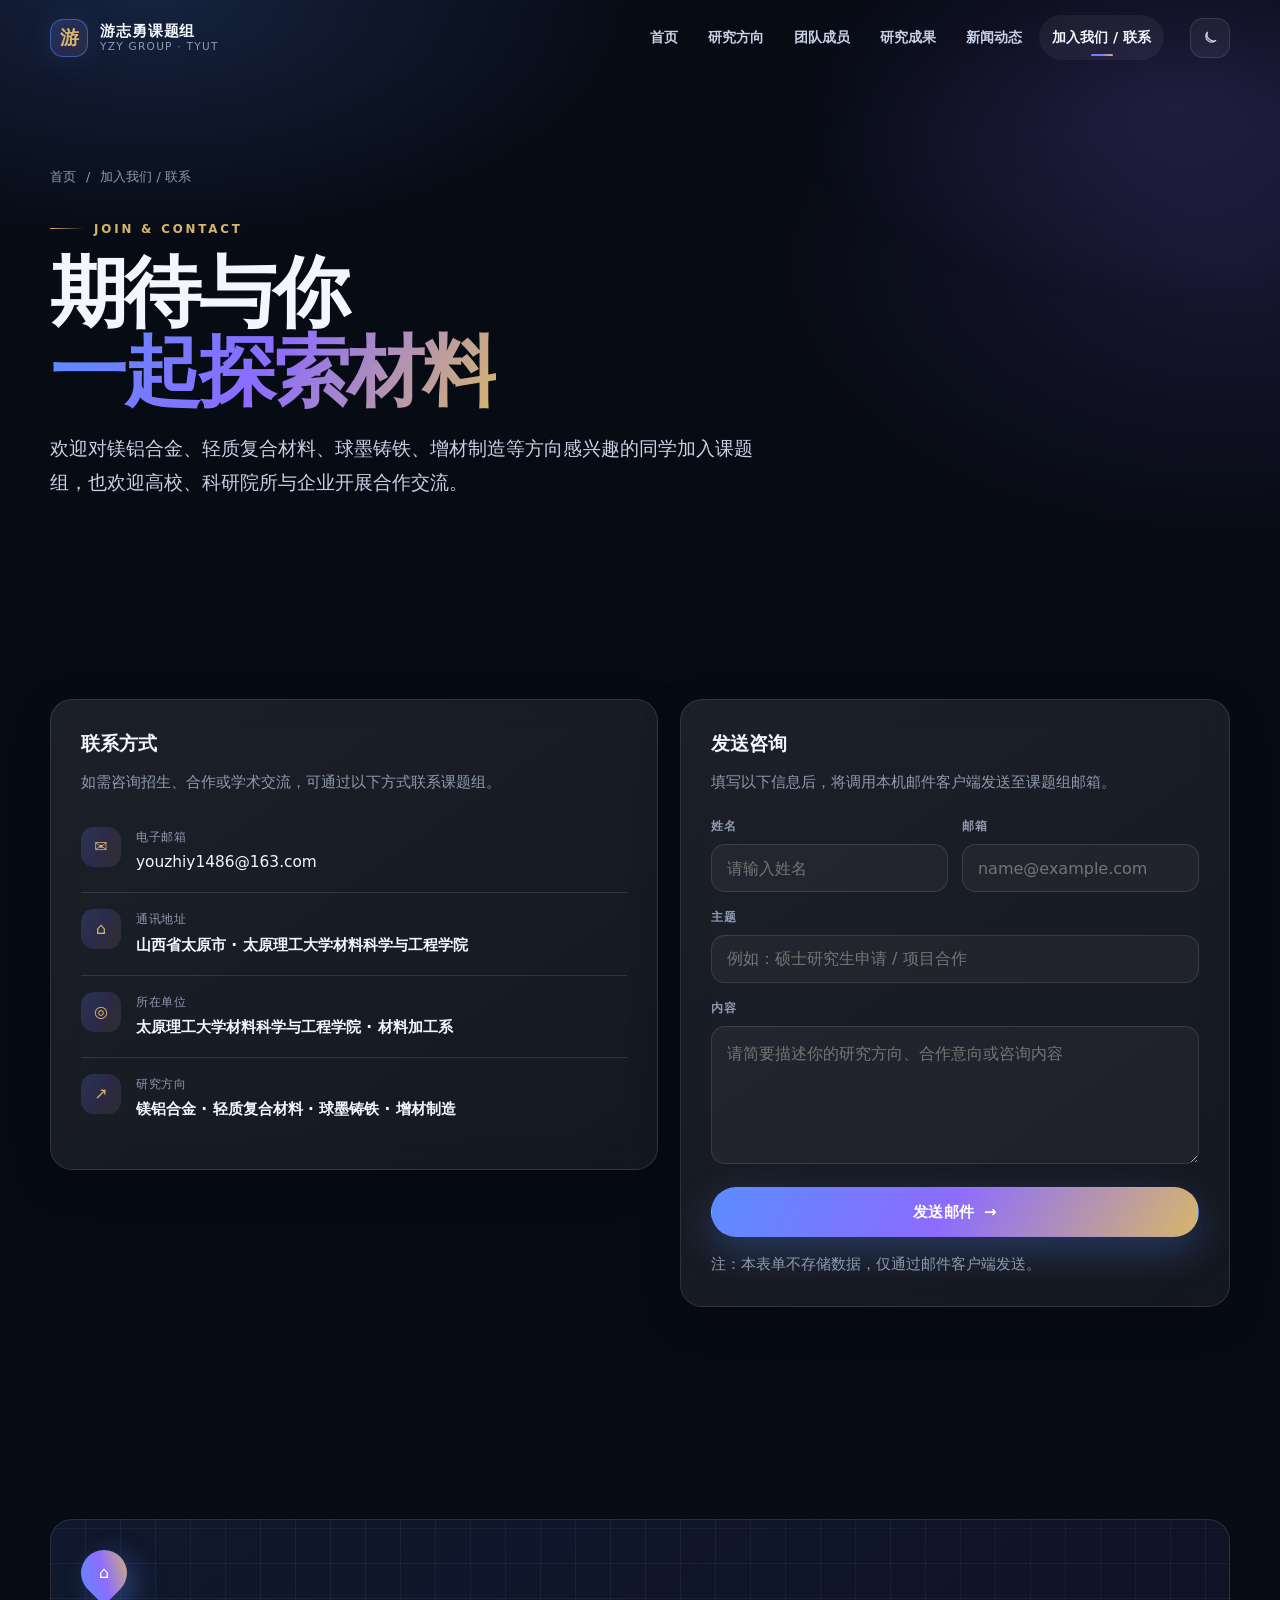
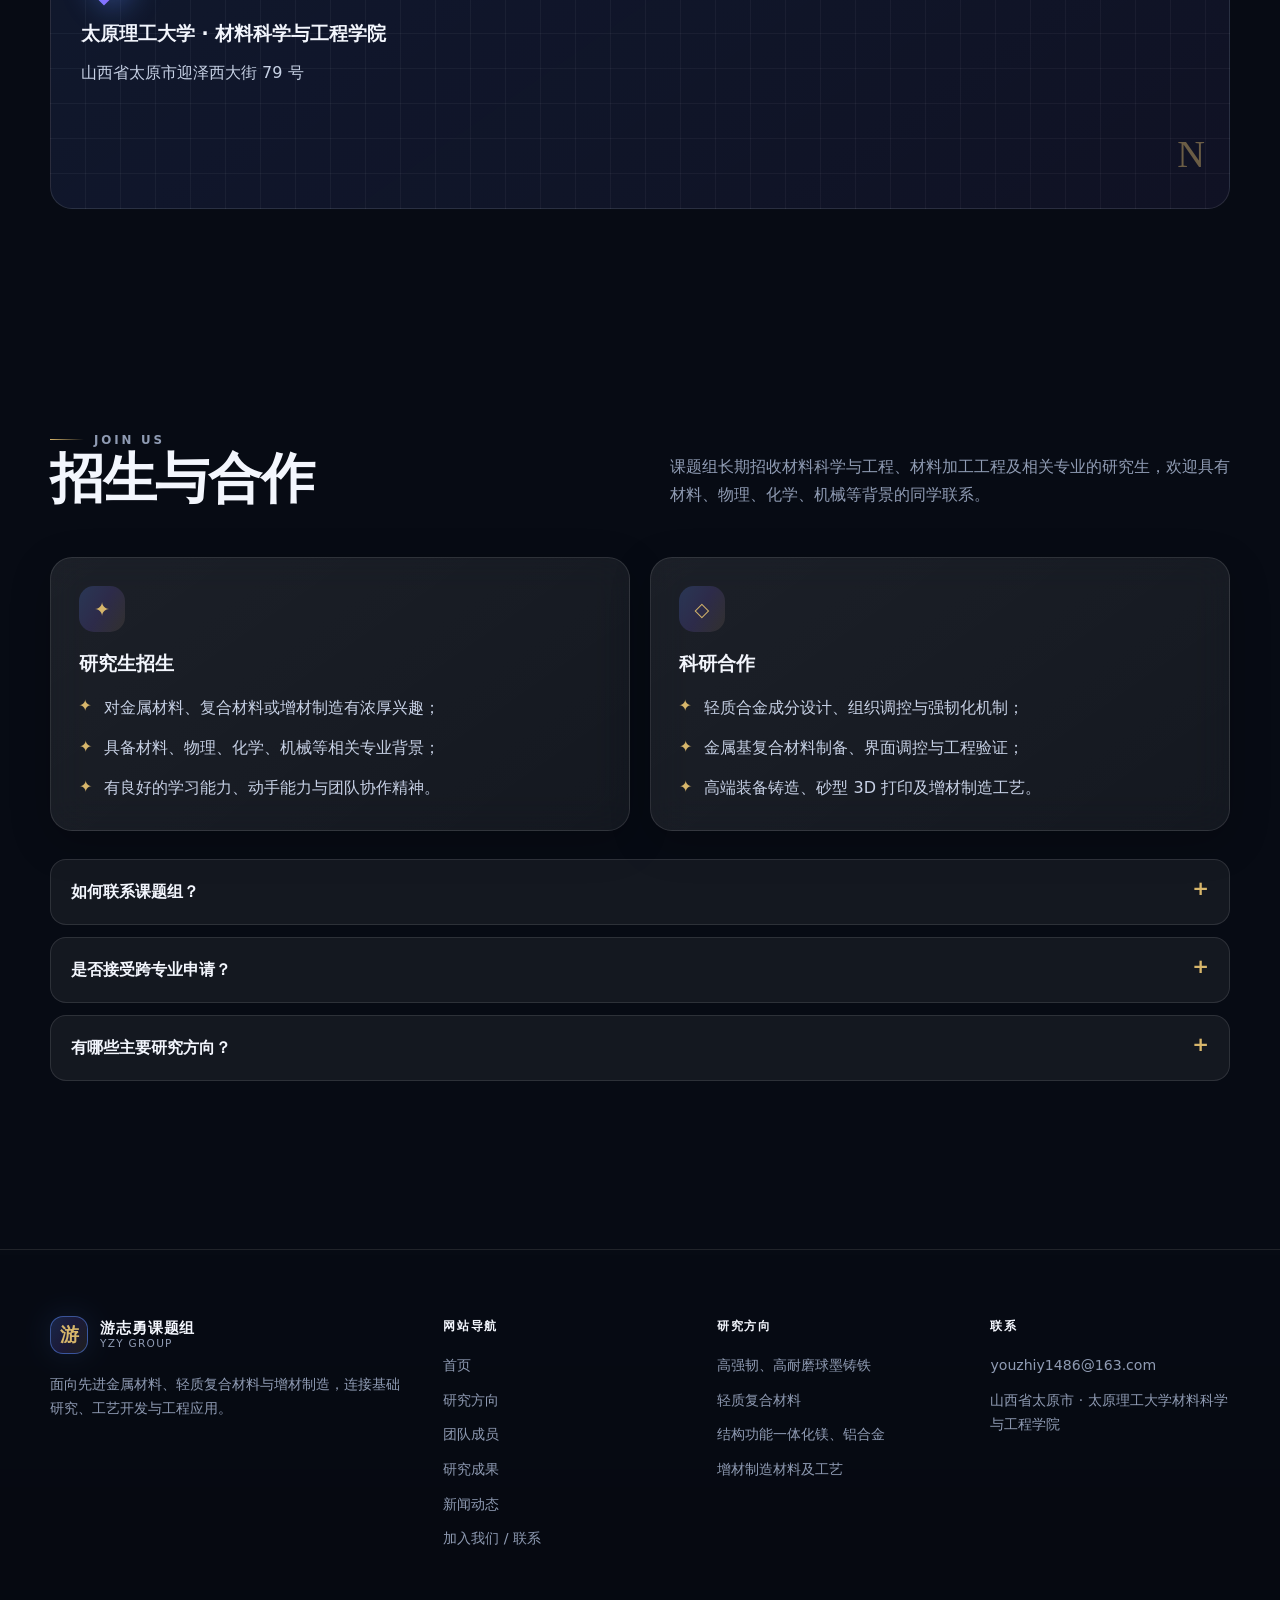
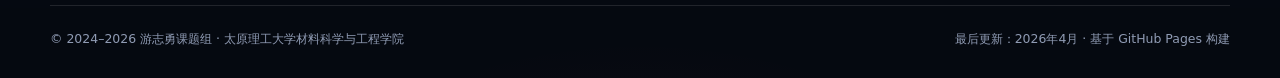
==== contact.html @ c85b0007 "Redesign site as a dynamic multi-page academic group website" ====
<!DOCTYPE html>
<html lang="zh-CN">
<head>
  <meta charset="UTF-8">
  <meta name="viewport" content="width=device-width, initial-scale=1.0">
  <meta name="description" content="联系游志勇课题组，了解研究生招生与科研合作。">
  <meta name="theme-color" content="#070b14">
  <title>加入我们 / 联系 · 游志勇课题组</title>
  <link rel="icon" href="assets/img/favicon.svg" type="image/svg+xml">
  <link rel="stylesheet" href="assets/css/style.css">
</head>
<body data-page="contact">
  <div class="scroll-progress" aria-hidden="true"></div>
  <header class="site-header" id="site-header"></header>

  <main>

    <section class="page-hero">
      <div class="container">
        <div class="breadcrumb"><a href="index.html">首页</a><span>/</span><span>加入我们 / 联系</span></div>
        <p class="eyebrow">Join & Contact</p>
        <h1 class="page-title">期待与你<br><span class="gradient-text">一起探索材料</span></h1>
        <p class="lead">欢迎对镁铝合金、轻质复合材料、球墨铸铁、增材制造等方向感兴趣的同学加入课题组，也欢迎高校、科研院所与企业开展合作交流。</p>
      </div>
    </section>

    <section class="section">
      <div class="container">
        <div class="contact-grid">
          <div class="contact-card reveal">
            <h3>联系方式</h3>
            <p class="muted" style="margin-bottom:16px">如需咨询招生、合作或学术交流，可通过以下方式联系课题组。</p>
            <div class="contact-line">
              <div class="contact-icon">✉</div>
              <div><span>电子邮箱</span><a href="mailto:youzhiy1486@163.com">youzhiy1486@163.com</a></div>
            </div>
            <div class="contact-line">
              <div class="contact-icon">⌂</div>
              <div><span>通讯地址</span><strong>山西省太原市 · 太原理工大学材料科学与工程学院</strong></div>
            </div>
            <div class="contact-line">
              <div class="contact-icon">◎</div>
              <div><span>所在单位</span><strong>太原理工大学材料科学与工程学院 · 材料加工系</strong></div>
            </div>
            <div class="contact-line">
              <div class="contact-icon">↗</div>
              <div><span>研究方向</span><strong>镁铝合金 · 轻质复合材料 · 球墨铸铁 · 增材制造</strong></div>
            </div>
          </div>

          <div class="contact-card reveal">
            <h3>发送咨询</h3>
            <p class="muted" style="margin-bottom:20px">填写以下信息后，将调用本机邮件客户端发送至课题组邮箱。</p>
            <form class="contact-form" id="contactForm">
              <div class="form-row">
                <div class="field"><label for="contactName">姓名</label><input id="contactName" name="name" type="text" placeholder="请输入姓名" required></div>
                <div class="field"><label for="contactEmail">邮箱</label><input id="contactEmail" name="email" type="email" placeholder="name@example.com" required></div>
              </div>
              <div class="field"><label for="contactSubject">主题</label><input id="contactSubject" name="subject" type="text" placeholder="例如：硕士研究生申请 / 项目合作"></div>
              <div class="field"><label for="contactMessage">内容</label><textarea id="contactMessage" name="message" placeholder="请简要描述你的研究方向、合作意向或咨询内容" required></textarea></div>
              <button class="btn btn-primary" type="submit">发送邮件 <span aria-hidden="true">→</span></button>
              <p class="form-note">注：本表单不存储数据，仅通过邮件客户端发送。</p>
            </form>
          </div>
        </div>
      </div>
    </section>

    <section class="section-tight">
      <div class="container">
        <div class="map-panel reveal">
          <div class="map-pin"><span>⌂</span></div>
          <h3>太原理工大学 · 材料科学与工程学院</h3>
          <p>山西省太原市迎泽西大街 79 号</p>
        </div>
      </div>
    </section>

    <section class="section">
      <div class="container">
        <div class="section-head reveal">
          <div>
            <p class="eyebrow">Join Us</p>
            <h2 class="section-title">招生与合作</h2>
          </div>
          <p>课题组长期招收材料科学与工程、材料加工工程及相关专业的研究生，欢迎具有材料、物理、化学、机械等背景的同学联系。</p>
        </div>
        <div class="card-grid cols-2">
          <div class="feature-card reveal">
            <div class="feature-icon">✦</div>
            <h3>研究生招生</h3>
            <ul class="join-list" style="margin-top:16px">
              <li>对金属材料、复合材料或增材制造有浓厚兴趣；</li>
              <li>具备材料、物理、化学、机械等相关专业背景；</li>
              <li>有良好的学习能力、动手能力与团队协作精神。</li>
            </ul>
          </div>
          <div class="feature-card reveal">
            <div class="feature-icon">◇</div>
            <h3>科研合作</h3>
            <ul class="join-list" style="margin-top:16px">
              <li>轻质合金成分设计、组织调控与强韧化机制；</li>
              <li>金属基复合材料制备、界面调控与工程验证；</li>
              <li>高端装备铸造、砂型 3D 打印及增材制造工艺。</li>
            </ul>
          </div>
        </div>

        <div class="faq reveal" style="margin-top:28px">
          <details class="faq-item"><summary>如何联系课题组？</summary><p>请将个人简历、成绩单和简要研究兴趣发送至 youzhiy1486@163.com，邮件主题建议注明“研究生申请 + 姓名”。</p></details>
          <details class="faq-item"><summary>是否接受跨专业申请？</summary><p>欢迎材料、物理、化学、机械等相关专业同学申请，课题组会根据研究基础和培养潜力综合评估。</p></details>
          <details class="faq-item"><summary>有哪些主要研究方向？</summary><p>主要包括高强韧球墨铸铁、轻质复合材料、结构功能一体化镁铝合金、增材制造材料及工艺等。</p></details>
        </div>
      </div>
    </section>

  </main>

  <footer class="site-footer" id="site-footer"></footer>
  <button class="back-to-top" id="backToTop" type="button" aria-label="回到顶部"></button>

  <script src="assets/js/data.js"></script>
  <script src="assets/js/app.js"></script>
</body>
</html>
---- assets/css/style.css ----
/* =========================================================
   游志勇课题组 · 视觉系统
   Pure CSS, no build step.
   ========================================================= */

:root {
  --bg: #070b14;
  --bg-soft: #0b1220;
  --bg-elevated: #101a2c;
  --surface: rgba(255, 255, 255, 0.055);
  --surface-2: rgba(255, 255, 255, 0.085);
  --surface-3: rgba(255, 255, 255, 0.12);
  --line: rgba(255, 255, 255, 0.11);
  --line-strong: rgba(255, 255, 255, 0.2);
  --text: #f3f6fd;
  --text-soft: #c7d1e5;
  --muted: #8f9bb3;
  --primary: #5b8cff;
  --primary-2: #8c6cff;
  --gold: #d7b66b;
  --cyan: #52e0d0;
  --danger: #ff6b8a;
  --gradient: linear-gradient(120deg, #5b8cff 0%, #8c6cff 48%, #d7b66b 100%);
  --gradient-soft: linear-gradient(120deg, rgba(91, 140, 255, .22), rgba(140, 108, 255, .16), rgba(215, 182, 107, .12));
  --shadow: 0 20px 80px rgba(0, 0, 0, .35);
  --shadow-soft: 0 12px 40px rgba(0, 0, 0, .22);
  --radius-xl: 30px;
  --radius-lg: 22px;
  --radius-md: 16px;
  --radius-sm: 12px;
  --container: 1180px;
  --header-h: 76px;
  --font-sans: "Inter", "Noto Sans SC", "PingFang SC", "Microsoft YaHei", "Source Han Sans SC", system-ui, -apple-system, sans-serif;
  --font-display: "Cormorant Garamond", "Noto Serif SC", "Songti SC", "STSong", serif;
  --ease: cubic-bezier(.22, 1, .36, 1);
  --ease-soft: cubic-bezier(.4, 0, .2, 1);
}

[data-theme="light"] {
  --bg: #f4f6fb;
  --bg-soft: #ffffff;
  --bg-elevated: #ffffff;
  --surface: rgba(14, 25, 48, 0.045);
  --surface-2: rgba(14, 25, 48, 0.075);
  --surface-3: rgba(14, 25, 48, 0.11);
  --line: rgba(14, 25, 48, 0.1);
  --line-strong: rgba(14, 25, 48, 0.2);
  --text: #101a2c;
  --text-soft: #38455e;
  --muted: #68758f;
  --shadow: 0 20px 70px rgba(16, 26, 44, .14);
  --shadow-soft: 0 12px 34px rgba(16, 26, 44, .1);
  --gradient-soft: linear-gradient(120deg, rgba(91, 140, 255, .12), rgba(140, 108, 255, .09), rgba(215, 182, 107, .12));
}

*,
*::before,
*::after { box-sizing: border-box; }

html {
  scroll-behavior: smooth;
  scroll-padding-top: calc(var(--header-h) + 28px);
}

body {
  margin: 0;
  min-height: 100vh;
  background:
    radial-gradient(1100px 600px at 8% -10%, rgba(91, 140, 255, .14), transparent 58%),
    radial-gradient(850px 520px at 96% 8%, rgba(140, 108, 255, .12), transparent 55%),
    radial-gradient(700px 500px at 50% 108%, rgba(215, 182, 107, .09), transparent 60%),
    var(--bg);
  color: var(--text);
  font-family: var(--font-sans);
  font-size: 16px;
  line-height: 1.75;
  -webkit-font-smoothing: antialiased;
  text-rendering: optimizeLegibility;
  overflow-x: hidden;
  transition: background-color .35s var(--ease-soft), color .35s var(--ease-soft);
}

body::before {
  content: "";
  position: fixed;
  inset: 0;
  z-index: -1;
  pointer-events: none;
  opacity: .22;
  background-image:
    linear-gradient(rgba(255, 255, 255, .045) 1px, transparent 1px),
    linear-gradient(90deg, rgba(255, 255, 255, .045) 1px, transparent 1px);
  background-size: 64px 64px;
  mask-image: linear-gradient(to bottom, black, transparent 78%);
}

[data-theme="light"] body::before { opacity: .5; background-image: linear-gradient(rgba(16, 26, 44, .05) 1px, transparent 1px), linear-gradient(90deg, rgba(16, 26, 44, .05) 1px, transparent 1px); }

a {
  color: inherit;
  text-decoration: none;
}

img {
  max-width: 100%;
  display: block;
}

button,
input,
textarea,
select {
  font: inherit;
}

button {
  color: inherit;
  cursor: pointer;
}

::selection {
  background: rgba(91, 140, 255, .35);
  color: #fff;
}

.container {
  width: min(calc(100% - 44px), var(--container));
  margin-inline: auto;
}

.container-wide {
  width: min(calc(100% - 40px), 1400px);
  margin-inline: auto;
}

/* ---------- typography / utilities ---------- */

.eyebrow {
  display: inline-flex;
  align-items: center;
  gap: 10px;
  margin: 0 0 16px;
  color: var(--gold);
  font-size: .74rem;
  font-weight: 700;
  letter-spacing: .24em;
  text-transform: uppercase;
}

.eyebrow::before {
  content: "";
  width: 34px;
  height: 1px;
  background: linear-gradient(90deg, var(--gold), transparent);
}

.display-title {
  margin: 0;
  font-family: var(--font-display);
  font-size: clamp(3.2rem, 8vw, 7.4rem);
  font-weight: 600;
  line-height: .98;
  letter-spacing: -.045em;
}

.page-title {
  margin: 0;
  font-family: var(--font-display);
  font-size: clamp(2.8rem, 6vw, 5.4rem);
  font-weight: 600;
  line-height: 1.02;
  letter-spacing: -.035em;
}

.section-title {
  margin: 0;
  font-family: var(--font-display);
  font-size: clamp(2rem, 4.2vw, 3.5rem);
  font-weight: 600;
  line-height: 1.1;
  letter-spacing: -.025em;
}

.gradient-text {
  background: var(--gradient);
  -webkit-background-clip: text;
  background-clip: text;
  color: transparent;
}

.muted { color: var(--muted); }
.text-soft { color: var(--text-soft); }
.center { text-align: center; }
.mx-auto { margin-inline: auto; }
.mt-0 { margin-top: 0 !important; }
.mb-0 { margin-bottom: 0 !important; }

.section {
  position: relative;
  padding: clamp(74px, 10vw, 130px) 0;
}

.section-tight { padding: clamp(52px, 7vw, 84px) 0; }

.section-head {
  display: flex;
  align-items: flex-end;
  justify-content: space-between;
  gap: 34px;
  margin-bottom: 48px;
}

.section-head p {
  max-width: 560px;
  margin: 0;
  color: var(--muted);
}

.section-head .section-title { max-width: 720px; }

.divider {
  height: 1px;
  background: linear-gradient(90deg, transparent, var(--line-strong), transparent);
  border: 0;
}

/* ---------- buttons ---------- */

.btn {
  position: relative;
  display: inline-flex;
  align-items: center;
  justify-content: center;
  gap: 10px;
  min-height: 50px;
  padding: 0 22px;
  border: 1px solid transparent;
  border-radius: 999px;
  font-size: .94rem;
  font-weight: 700;
  letter-spacing: .01em;
  overflow: hidden;
  transition: transform .35s var(--ease), box-shadow .35s var(--ease), border-color .35s var(--ease), background .35s var(--ease), color .35s var(--ease);
}

.btn:hover { transform: translateY(-3px); }
.btn:active { transform: translateY(-1px) scale(.99); }

.btn-primary {
  background: var(--gradient);
  color: #fff;
  box-shadow: 0 14px 38px rgba(91, 140, 255, .28);
}

.btn-primary:hover { box-shadow: 0 18px 48px rgba(91, 140, 255, .4); }

.btn-ghost {
  border-color: var(--line-strong);
  background: var(--surface);
  color: var(--text);
  backdrop-filter: blur(14px);
}

.btn-ghost:hover {
  border-color: rgba(91, 140, 255, .55);
  background: var(--surface-2);
}

.btn-sm {
  min-height: 40px;
  padding: 0 16px;
  font-size: .84rem;
}

.btn-link {
  display: inline-flex;
  align-items: center;
  gap: 8px;
  padding: 0;
  border: 0;
  background: none;
  color: var(--gold);
  font-weight: 700;
}

.btn-link::after {
  content: "→";
  transition: transform .3s var(--ease);
}

.btn-link:hover::after { transform: translateX(5px); }

/* ---------- glass / cards ---------- */

.glass {
  border: 1px solid var(--line);
  background: linear-gradient(145deg, var(--surface-2), var(--surface));
  box-shadow: var(--shadow-soft);
  backdrop-filter: blur(20px);
  -webkit-backdrop-filter: blur(20px);
}

.card-grid {
  display: grid;
  grid-template-columns: repeat(12, 1fr);
  gap: 20px;
}

.card-grid > * { grid-column: span 4; }

.card-grid.cols-2 > * { grid-column: span 6; }
.card-grid.cols-3 > * { grid-column: span 4; }
.card-grid.cols-4 > * { grid-column: span 3; }

.research-card,
.feature-card,
.pub-item,
.news-card,
.contact-card,
.notice-card,
.member-card {
  position: relative;
  overflow: hidden;
  border: 1px solid var(--line);
  border-radius: var(--radius-lg);
  background: linear-gradient(145deg, var(--surface-2), var(--surface));
  box-shadow: var(--shadow-soft);
  backdrop-filter: blur(18px);
  -webkit-backdrop-filter: blur(18px);
}

.research-card {
  min-height: 310px;
  padding: 28px;
  display: flex;
  flex-direction: column;
  transition: transform .45s var(--ease), border-color .45s var(--ease), box-shadow .45s var(--ease);
}

.research-card::before,
.feature-card::before,
.news-card::before,
.contact-card::before,
.member-card::before {
  content: "";
  position: absolute;
  inset: 0;
  pointer-events: none;
  opacity: 0;
  background: radial-gradient(420px circle at var(--mx, 50%) var(--my, 0%), rgba(91, 140, 255, .18), transparent 48%);
  transition: opacity .4s var(--ease);
}

.research-card:hover::before,
.feature-card:hover::before,
.news-card:hover::before,
.contact-card:hover::before,
.member-card:hover::before { opacity: 1; }

.research-card:hover {
  transform: translateY(-8px);
  border-color: rgba(91, 140, 255, .48);
  box-shadow: 0 28px 70px rgba(0, 0, 0, .28);
}

.card-index {
  font-family: var(--font-display);
  font-size: 2.5rem;
  line-height: 1;
  color: rgba(255, 255, 255, .18);
}

[data-theme="light"] .card-index { color: rgba(16, 26, 44, .16); }

.card-icon {
  display: grid;
  place-items: center;
  width: 56px;
  height: 56px;
  margin-bottom: 22px;
  border: 1px solid var(--line-strong);
  border-radius: 18px;
  background: var(--gradient-soft);
  color: var(--gold);
  font-size: 1.45rem;
  box-shadow: inset 0 1px 0 rgba(255, 255, 255, .1);
}

.research-card h3,
.feature-card h3,
.news-card h3,
.contact-card h3,
.member-card h3 {
  position: relative;
  z-index: 1;
  margin: 0 0 12px;
  font-size: 1.18rem;
  line-height: 1.45;
}

.research-card p,
.feature-card p,
.news-card p,
.contact-card p,
.member-card p {
  position: relative;
  z-index: 1;
  margin: 0;
  color: var(--muted);
  font-size: .92rem;
}

.research-card .card-tags {
  position: relative;
  z-index: 1;
  display: flex;
  flex-wrap: wrap;
  gap: 8px;
  margin-top: auto;
  padding-top: 22px;
}

.tag {
  display: inline-flex;
  align-items: center;
  min-height: 28px;
  padding: 0 11px;
  border: 1px solid var(--line);
  border-radius: 999px;
  background: rgba(255, 255, 255, .035);
  color: var(--text-soft);
  font-size: .74rem;
  font-weight: 600;
  letter-spacing: .02em;
}

.tag.gold { border-color: rgba(215, 182, 107, .35); color: var(--gold); background: rgba(215, 182, 107, .08); }
.tag.blue { border-color: rgba(91, 140, 255, .35); color: #9bb8ff; background: rgba(91, 140, 255, .09); }
.tag.cyan { border-color: rgba(82, 224, 208, .3); color: #8ff1e5; background: rgba(82, 224, 208, .08); }

/* ---------- header ---------- */

.scroll-progress {
  position: fixed;
  top: 0;
  left: 0;
  z-index: 1000;
  width: 0%;
  height: 3px;
  background: var(--gradient);
  box-shadow: 0 0 18px rgba(91, 140, 255, .7);
  transition: width .12s linear;
}

.site-header {
  position: fixed;
  top: 0;
  left: 0;
  right: 0;
  z-index: 900;
  height: var(--header-h);
  border-bottom: 1px solid transparent;
  transition: background .4s var(--ease), border-color .4s var(--ease), backdrop-filter .4s var(--ease), height .4s var(--ease);
}

.site-header.is-scrolled {
  height: 66px;
  border-bottom-color: var(--line);
  background: color-mix(in srgb, var(--bg) 76%, transparent);
  backdrop-filter: blur(20px) saturate(150%);
  -webkit-backdrop-filter: blur(20px) saturate(150%);
}

.nav-inner {
  height: 100%;
  display: flex;
  align-items: center;
  justify-content: space-between;
  gap: 22px;
}

.brand {
  display: inline-flex;
  align-items: center;
  gap: 12px;
  flex: 0 0 auto;
}

.brand-mark {
  display: grid;
  place-items: center;
  width: 38px;
  height: 38px;
  border: 1px solid rgba(91, 140, 255, .5);
  border-radius: 13px;
  background: var(--gradient-soft);
  color: var(--gold);
  font-family: var(--font-display);
  font-size: 1.2rem;
  font-weight: 700;
  box-shadow: 0 0 30px rgba(91, 140, 255, .12);
}

.brand-text {
  display: flex;
  flex-direction: column;
  line-height: 1.15;
}

.brand-text strong {
  font-size: .92rem;
  letter-spacing: .06em;
}

.brand-text small {
  color: var(--muted);
  font-size: .66rem;
  letter-spacing: .12em;
  text-transform: uppercase;
}

.nav-links {
  display: flex;
  align-items: center;
  gap: 4px;
  margin-left: auto;
}

.nav-link {
  position: relative;
  padding: 10px 13px;
  border-radius: 999px;
  color: var(--text-soft);
  font-size: .88rem;
  font-weight: 600;
  white-space: nowrap;
  transition: color .3s var(--ease), background .3s var(--ease);
}

.nav-link::after {
  content: "";
  position: absolute;
  left: 50%;
  bottom: 4px;
  width: 0;
  height: 2px;
  border-radius: 2px;
  background: var(--gradient);
  transform: translateX(-50%);
  transition: width .35s var(--ease);
}

.nav-link:hover,
.nav-link.is-active {
  color: var(--text);
  background: var(--surface);
}

.nav-link.is-active::after { width: 22px; }

.nav-actions {
  display: flex;
  align-items: center;
  gap: 8px;
  margin-left: 4px;
}

.icon-btn {
  display: grid;
  place-items: center;
  width: 40px;
  height: 40px;
  border: 1px solid var(--line);
  border-radius: 13px;
  background: var(--surface);
  color: var(--text-soft);
  transition: transform .3s var(--ease), border-color .3s var(--ease), color .3s var(--ease), background .3s var(--ease);
}

.icon-btn:hover {
  transform: translateY(-2px);
  border-color: rgba(91, 140, 255, .5);
  color: var(--text);
  background: var(--surface-2);
}

.nav-toggle { display: none; }

/* ---------- hero ---------- */

.hero {
  position: relative;
  min-height: 100svh;
  display: grid;
  align-items: center;
  overflow: hidden;
  padding: calc(var(--header-h) + 54px) 0 70px;
}

.hero-canvas {
  position: absolute;
  inset: 0;
  width: 100%;
  height: 100%;
  opacity: .55;
  pointer-events: none;
}

.hero-grid {
  position: absolute;
  inset: 0;
  pointer-events: none;
  opacity: .18;
  background-image:
    linear-gradient(rgba(255, 255, 255, .08) 1px, transparent 1px),
    linear-gradient(90deg, rgba(255, 255, 255, .08) 1px, transparent 1px);
  background-size: 60px 60px;
  mask-image: radial-gradient(circle at 50% 48%, black 0%, transparent 72%);
}

.hero-orb {
  position: absolute;
  border-radius: 50%;
  filter: blur(12px);
  pointer-events: none;
  opacity: .75;
  animation: floatOrb 13s ease-in-out infinite;
}

.hero-orb.one {
  width: 460px;
  height: 460px;
  right: 4%;
  top: 12%;
  background: radial-gradient(circle, rgba(91, 140, 255, .34), transparent 68%);
}

.hero-orb.two {
  width: 400px;
  height: 400px;
  left: -6%;
  bottom: 2%;
  background: radial-gradient(circle, rgba(140, 108, 255, .26), transparent 68%);
  animation-delay: -4s;
}

.hero-orb.three {
  width: 280px;
  height: 280px;
  right: 24%;
  bottom: -12%;
  background: radial-gradient(circle, rgba(215, 182, 107, .18), transparent 68%);
  animation-delay: -7s;
}

.hero-content {
  position: relative;
  z-index: 2;
  max-width: 940px;
}

.hero-kicker {
  display: inline-flex;
  align-items: center;
  gap: 12px;
  margin-bottom: 24px;
  padding: 8px 14px;
  border: 1px solid var(--line);
  border-radius: 999px;
  background: rgba(255, 255, 255, .04);
  color: var(--text-soft);
  font-size: .76rem;
  font-weight: 700;
  letter-spacing: .16em;
  text-transform: uppercase;
  backdrop-filter: blur(12px);
}

.hero-kicker .pulse {
  width: 8px;
  height: 8px;
  border-radius: 50%;
  background: var(--cyan);
  box-shadow: 0 0 0 0 rgba(82, 224, 208, .5);
  animation: pulse 2s infinite;
}

.hero .display-title { max-width: 900px; }

.hero-subtitle {
  max-width: 720px;
  margin: 24px 0 0;
  color: var(--text-soft);
  font-size: clamp(1.02rem, 2vw, 1.28rem);
}

.typing-line {
  min-height: 1.9em;
  margin-top: 16px;
  color: var(--muted);
  font-size: clamp(.92rem, 1.6vw, 1.08rem);
}

.typing-line strong {
  color: var(--gold);
  font-weight: 700;
}

.typing-cursor {
  display: inline-block;
  width: 2px;
  height: 1.1em;
  margin-left: 3px;
  vertical-align: -.18em;
  background: var(--gold);
  animation: blink 1s steps(1) infinite;
}

.hero-actions {
  display: flex;
  flex-wrap: wrap;
  gap: 12px;
  margin-top: 34px;
}

.hero-meta {
  display: flex;
  flex-wrap: wrap;
  gap: 12px 26px;
  margin-top: 42px;
  color: var(--muted);
  font-size: .85rem;
}

.hero-meta span {
  display: inline-flex;
  align-items: center;
  gap: 8px;
}

.hero-meta i {
  width: 6px;
  height: 6px;
  border-radius: 50%;
  background: var(--primary);
  font-style: normal;
  box-shadow: 0 0 12px rgba(91, 140, 255, .9);
}

.scroll-cue {
  position: absolute;
  left: 50%;
  bottom: 24px;
  z-index: 2;
  display: grid;
  place-items: center;
  width: 34px;
  height: 54px;
  border: 1px solid var(--line-strong);
  border-radius: 999px;
  transform: translateX(-50%);
}

.scroll-cue::after {
  content: "";
  width: 4px;
  height: 8px;
  border-radius: 4px;
  background: var(--gold);
  animation: scrollCue 1.8s ease-in-out infinite;
}

/* ---------- stats ---------- */

.stats-strip {
  position: relative;
  z-index: 2;
  margin-top: 58px;
}

.stat-grid {
  display: grid;
  grid-template-columns: repeat(4, 1fr);
  gap: 14px;
}

.stat-card {
  padding: 24px 20px;
  border: 1px solid var(--line);
  border-radius: var(--radius-md);
  background: rgba(255, 255, 255, .035);
  backdrop-filter: blur(16px);
  transition: transform .35s var(--ease), background .35s var(--ease), border-color .35s var(--ease);
}

.stat-card:hover {
  transform: translateY(-5px);
  border-color: rgba(215, 182, 107, .35);
  background: rgba(255, 255, 255, .06);
}

.stat-value {
  font-family: var(--font-display);
  font-size: clamp(2rem, 4vw, 3rem);
  font-weight: 600;
  line-height: 1;
  letter-spacing: -.03em;
}

.stat-label {
  margin-top: 8px;
  color: var(--muted);
  font-size: .82rem;
}

/* ---------- page hero / subpages ---------- */

.page-hero {
  position: relative;
  padding: calc(var(--header-h) + 90px) 0 72px;
  overflow: hidden;
}

.page-hero::before {
  content: "";
  position: absolute;
  inset: 0;
  pointer-events: none;
  background: radial-gradient(760px 380px at 12% 0%, rgba(91, 140, 255, .18), transparent 66%), radial-gradient(620px 320px at 92% 18%, rgba(140, 108, 255, .14), transparent 64%);
}

.page-hero .container { position: relative; z-index: 1; }

.breadcrumb {
  display: flex;
  align-items: center;
  gap: 10px;
  margin-bottom: 22px;
  color: var(--muted);
  font-size: .8rem;
}

.breadcrumb a:hover { color: var(--gold); }

.page-hero p.lead {
  max-width: 720px;
  margin: 20px 0 0;
  color: var(--text-soft);
  font-size: clamp(1rem, 2vw, 1.2rem);
}

/* ---------- feature / project cards ---------- */

.feature-card {
  padding: 28px;
  transition: transform .4s var(--ease), border-color .4s var(--ease);
}

.feature-card:hover { transform: translateY(-6px); border-color: rgba(91, 140, 255, .42); }

.feature-icon {
  display: grid;
  place-items: center;
  width: 46px;
  height: 46px;
  margin-bottom: 18px;
  border-radius: 15px;
  background: var(--gradient-soft);
  color: var(--gold);
  font-size: 1.2rem;
}

/* ---------- process timeline ---------- */

.process {
  display: grid;
  grid-template-columns: repeat(5, 1fr);
  gap: 18px;
  counter-reset: step;
}

.process-step {
  position: relative;
  padding: 26px 20px 22px;
  border: 1px solid var(--line);
  border-radius: var(--radius-md);
  background: var(--surface);
  counter-increment: step;
  transition: transform .4s var(--ease), border-color .4s var(--ease);
}

.process-step::before {
  content: counter(step, decimal-leading-zero);
  display: block;
  margin-bottom: 16px;
  color: var(--gold);
  font-family: var(--font-display);
  font-size: 1.65rem;
}

.process-step:hover { transform: translateY(-5px); border-color: rgba(82, 224, 208, .4); }

.process-step h4 { margin: 0 0 8px; font-size: .98rem; }
.process-step p { margin: 0; color: var(--muted); font-size: .82rem; }

/* ---------- team ---------- */

.pi-card {
  display: grid;
  grid-template-columns: minmax(220px, 310px) 1fr;
  gap: 36px;
  align-items: center;
  padding: 34px;
  border: 1px solid var(--line);
  border-radius: var(--radius-xl);
  background: linear-gradient(145deg, var(--surface-2), var(--surface));
  box-shadow: var(--shadow);
  backdrop-filter: blur(18px);
}

.pi-photo {
  position: relative;
  overflow: hidden;
  border-radius: 24px;
  border: 1px solid var(--line-strong);
  background: var(--surface);
}

.pi-photo img {
  width: 100%;
  aspect-ratio: 4 / 5;
  object-fit: cover;
  transition: transform .8s var(--ease);
}

.pi-card:hover .pi-photo img { transform: scale(1.035); }

.pi-photo::after {
  content: "";
  position: absolute;
  inset: 0;
  background: linear-gradient(to top, rgba(7, 11, 20, .5), transparent 48%);
  pointer-events: none;
}

.pi-role {
  margin: 0 0 6px;
  color: var(--gold);
  font-size: .78rem;
  font-weight: 700;
  letter-spacing: .18em;
  text-transform: uppercase;
}

.pi-name {
  margin: 0 0 12px;
  font-family: var(--font-display);
  font-size: clamp(2.1rem, 4vw, 3.4rem);
  line-height: 1.05;
}

.pi-bio { color: var(--text-soft); }

.info-list {
  display: grid;
  grid-template-columns: repeat(2, minmax(0, 1fr));
  gap: 12px;
  margin-top: 24px;
}

.info-item {
  padding: 14px 16px;
  border: 1px solid var(--line);
  border-radius: 14px;
  background: var(--surface);
}

.info-item span {
  display: block;
  color: var(--muted);
  font-size: .74rem;
  letter-spacing: .06em;
}

.info-item strong { font-size: .92rem; font-weight: 600; }

.member-card {
  padding: 26px;
  min-height: 210px;
  transition: transform .4s var(--ease), border-color .4s var(--ease);
}

.member-card:hover { transform: translateY(-6px); border-color: rgba(140, 108, 255, .42); }

.member-avatar {
  display: grid;
  place-items: center;
  width: 58px;
  height: 58px;
  margin-bottom: 18px;
  border: 1px solid var(--line-strong);
  border-radius: 50%;
  background: var(--gradient-soft);
  color: var(--gold);
  font-family: var(--font-display);
  font-size: 1.4rem;
}

.member-role {
  margin: 0 0 8px;
  color: var(--gold);
  font-size: .74rem;
  font-weight: 700;
  letter-spacing: .12em;
  text-transform: uppercase;
}

.notice-card {
  padding: 30px;
  display: flex;
  gap: 22px;
  align-items: flex-start;
}

.notice-card .notice-icon {
  flex: 0 0 auto;
  display: grid;
  place-items: center;
  width: 48px;
  height: 48px;
  border-radius: 15px;
  background: var(--gradient-soft);
  color: var(--gold);
}

.notice-card h3 { margin: 0 0 8px; }
.notice-card p { margin: 0; color: var(--muted); }

/* ---------- publications / filters ---------- */

.filter-bar {
  display: flex;
  flex-wrap: wrap;
  align-items: center;
  justify-content: space-between;
  gap: 16px;
  margin-bottom: 28px;
  padding: 14px;
  border: 1px solid var(--line);
  border-radius: 18px;
  background: var(--surface);
  backdrop-filter: blur(16px);
}

.filter-group {
  display: flex;
  flex-wrap: wrap;
  gap: 8px;
}

.filter-btn {
  min-height: 38px;
  padding: 0 15px;
  border: 1px solid transparent;
  border-radius: 999px;
  background: transparent;
  color: var(--muted);
  font-size: .82rem;
  font-weight: 700;
  transition: color .3s var(--ease), background .3s var(--ease), border-color .3s var(--ease), transform .3s var(--ease);
}

.filter-btn:hover { color: var(--text); background: var(--surface-2); }

.filter-btn.is-active {
  border-color: rgba(91, 140, 255, .45);
  background: rgba(91, 140, 255, .13);
  color: #a9c0ff;
}

.search-box {
  position: relative;
  flex: 1 1 220px;
  min-width: 200px;
}

.search-box input {
  width: 100%;
  height: 42px;
  padding: 0 42px 0 16px;
  border: 1px solid var(--line);
  border-radius: 999px;
  outline: none;
  background: rgba(255, 255, 255, .04);
  color: var(--text);
  transition: border-color .3s var(--ease), box-shadow .3s var(--ease);
}

.search-box input:focus {
  border-color: rgba(91, 140, 255, .55);
  box-shadow: 0 0 0 4px rgba(91, 140, 255, .1);
}

.search-box svg {
  position: absolute;
  right: 15px;
  top: 50%;
  width: 17px;
  height: 17px;
  color: var(--muted);
  transform: translateY(-50%);
  pointer-events: none;
}

.pub-list {
  display: grid;
  gap: 12px;
}

.pub-item {
  display: grid;
  grid-template-columns: 130px 1fr auto;
  gap: 22px;
  align-items: start;
  padding: 22px 24px;
  transition: transform .35s var(--ease), border-color .35s var(--ease), background .35s var(--ease);
}

.pub-item:hover {
  transform: translateX(5px);
  border-color: rgba(91, 140, 255, .42);
  background: var(--surface-2);
}

.pub-type {
  display: inline-flex;
  align-items: center;
  justify-content: center;
  min-height: 30px;
  padding: 0 11px;
  border-radius: 999px;
  background: var(--gradient-soft);
  color: var(--gold);
  font-size: .72rem;
  font-weight: 800;
  letter-spacing: .08em;
  text-transform: uppercase;
  white-space: nowrap;
}

.pub-main { min-width: 0; }

.pub-main h3 {
  margin: 0 0 7px;
  font-size: 1.02rem;
  line-height: 1.5;
}

.pub-authors {
  margin: 0;
  color: var(--muted);
  font-size: .86rem;
}

.pub-meta {
  display: flex;
  flex-wrap: wrap;
  gap: 8px;
  margin-top: 12px;
}

.pub-year {
  color: var(--gold);
  font-family: var(--font-display);
  font-size: 1.25rem;
  font-weight: 600;
  text-align: right;
  white-space: nowrap;
}

.pub-link {
  display: inline-flex;
  margin-top: 10px;
  color: var(--primary);
  font-size: .82rem;
  font-weight: 700;
}

.pub-link:hover { color: var(--gold); }

.empty-state {
  padding: 46px 24px;
  border: 1px dashed var(--line-strong);
  border-radius: var(--radius-md);
  color: var(--muted);
  text-align: center;
}

/* ---------- news timeline ---------- */

.timeline {
  position: relative;
  display: grid;
  gap: 18px;
  padding-left: 32px;
}

.timeline::before {
  content: "";
  position: absolute;
  top: 6px;
  bottom: 6px;
  left: 5px;
  width: 1px;
  background: linear-gradient(to bottom, var(--primary), transparent);
  opacity: .55;
}

.timeline-item {
  position: relative;
  padding: 24px 26px;
  border: 1px solid var(--line);
  border-radius: var(--radius-lg);
  background: linear-gradient(145deg, var(--surface-2), var(--surface));
  box-shadow: var(--shadow-soft);
  transition: transform .4s var(--ease), border-color .4s var(--ease);
}

.timeline-item::before {
  content: "";
  position: absolute;
  left: -32px;
  top: 30px;
  width: 11px;
  height: 11px;
  border: 2px solid var(--bg);
  border-radius: 50%;
  background: var(--gold);
  box-shadow: 0 0 0 4px rgba(215, 182, 107, .12);
}

.timeline-item:hover {
  transform: translateX(6px);
  border-color: rgba(215, 182, 107, .42);
}

.news-meta {
  display: flex;
  flex-wrap: wrap;
  align-items: center;
  gap: 10px;
  margin-bottom: 10px;
  color: var(--muted);
  font-size: .78rem;
}

.news-category {
  color: var(--gold);
  font-weight: 800;
  letter-spacing: .08em;
  text-transform: uppercase;
}

.timeline-item h3 { margin: 0 0 8px; font-size: 1.08rem; }
.timeline-item p { margin: 0; color: var(--muted); font-size: .9rem; }

.news-card {
  padding: 26px;
  min-height: 240px;
  display: flex;
  flex-direction: column;
  transition: transform .4s var(--ease), border-color .4s var(--ease);
}

.news-card:hover { transform: translateY(-6px); border-color: rgba(91, 140, 255, .44); }
.news-card .news-date { margin-bottom: 14px; color: var(--gold); font-size: .75rem; font-weight: 800; letter-spacing: .12em; text-transform: uppercase; }
.news-card h3 { font-size: 1.05rem; }
.news-card .btn-link { margin-top: auto; padding-top: 22px; }

/* ---------- contact ---------- */

.contact-grid {
  display: grid;
  grid-template-columns: 1.05fr .95fr;
  gap: 22px;
  align-items: start;
}

.contact-card { padding: 30px; }

.contact-line {
  display: flex;
  gap: 15px;
  align-items: flex-start;
  padding: 16px 0;
  border-bottom: 1px solid var(--line);
}

.contact-line:last-child { border-bottom: 0; }

.contact-line .contact-icon {
  display: grid;
  place-items: center;
  flex: 0 0 auto;
  width: 40px;
  height: 40px;
  border-radius: 13px;
  background: var(--gradient-soft);
  color: var(--gold);
}

.contact-line span {
  display: block;
  color: var(--muted);
  font-size: .76rem;
  letter-spacing: .05em;
}

.contact-line strong,
.contact-line a {
  font-size: .96rem;
  word-break: break-all;
}

.contact-line a:hover { color: var(--gold); }

.contact-form { display: grid; gap: 14px; }
.form-row { display: grid; grid-template-columns: 1fr 1fr; gap: 14px; }

.field label {
  display: block;
  margin-bottom: 7px;
  color: var(--muted);
  font-size: .78rem;
  font-weight: 700;
  letter-spacing: .05em;
}

.field input,
.field textarea {
  width: 100%;
  border: 1px solid var(--line);
  border-radius: 14px;
  outline: none;
  background: rgba(255, 255, 255, .04);
  color: var(--text);
  transition: border-color .3s var(--ease), box-shadow .3s var(--ease), background .3s var(--ease);
}

.field input { height: 48px; padding: 0 15px; }
.field textarea { min-height: 138px; padding: 13px 15px; resize: vertical; }

.field input:focus,
.field textarea:focus {
  border-color: rgba(91, 140, 255, .55);
  background: rgba(255, 255, 255, .065);
  box-shadow: 0 0 0 4px rgba(91, 140, 255, .1);
}

.form-note {
  margin: 0;
  color: var(--muted);
  font-size: .78rem;
}

.map-panel {
  position: relative;
  min-height: 290px;
  padding: 30px;
  overflow: hidden;
  border: 1px solid var(--line);
  border-radius: var(--radius-lg);
  background:
    linear-gradient(145deg, rgba(91, 140, 255, .11), rgba(140, 108, 255, .07)),
    repeating-linear-gradient(0deg, transparent 0 34px, rgba(255,255,255,.045) 34px 35px),
    repeating-linear-gradient(90deg, transparent 0 34px, rgba(255,255,255,.045) 34px 35px);
}

.map-panel::after {
  content: "N";
  position: absolute;
  right: 24px;
  bottom: 20px;
  color: var(--gold);
  font-family: var(--font-display);
  font-size: 2.4rem;
  opacity: .46;
}

.map-pin {
  display: inline-grid;
  place-items: center;
  width: 46px;
  height: 46px;
  border-radius: 50% 50% 50% 0;
  background: var(--gradient);
  color: #fff;
  transform: rotate(-45deg);
  box-shadow: 0 12px 28px rgba(91, 140, 255, .35);
}

.map-pin span { transform: rotate(45deg); }

.map-panel h3 { margin: 22px 0 8px; }
.map-panel p { margin: 0; color: var(--text-soft); }

.join-list { display: grid; gap: 12px; margin: 0; padding: 0; list-style: none; }
.join-list li { display: flex; gap: 12px; align-items: flex-start; color: var(--text-soft); }
.join-list li::before { content: "✦"; color: var(--gold); line-height: 1.6; }

.faq { display: grid; gap: 12px; }
.faq-item { border: 1px solid var(--line); border-radius: var(--radius-md); background: var(--surface); overflow: hidden; }
.faq-item summary { padding: 18px 20px; cursor: pointer; font-weight: 700; list-style: none; }
.faq-item summary::-webkit-details-marker { display: none; }
.faq-item summary::after { content: "+"; float: right; color: var(--gold); font-size: 1.25rem; line-height: 1; }
.faq-item[open] summary::after { content: "−"; }
.faq-item p { margin: 0; padding: 0 20px 20px; color: var(--muted); font-size: .9rem; }

/* ---------- footer ---------- */

.site-footer {
  position: relative;
  margin-top: 40px;
  padding: 66px 0 28px;
  border-top: 1px solid var(--line);
  background: linear-gradient(to bottom, transparent, rgba(0, 0, 0, .18));
}

.footer-grid {
  display: grid;
  grid-template-columns: 1.5fr repeat(3, 1fr);
  gap: 34px;
}

.footer-brand p { max-width: 360px; margin: 18px 0 0; color: var(--muted); font-size: .88rem; }

.footer-title {
  margin: 0 0 16px;
  color: var(--text);
  font-size: .76rem;
  font-weight: 800;
  letter-spacing: .14em;
  text-transform: uppercase;
}

.footer-links { display: grid; gap: 10px; }
.footer-links a { color: var(--muted); font-size: .88rem; transition: color .3s var(--ease), transform .3s var(--ease); }
.footer-links a:hover { color: var(--gold); transform: translateX(4px); }

.footer-bottom {
  display: flex;
  flex-wrap: wrap;
  align-items: center;
  justify-content: space-between;
  gap: 16px;
  margin-top: 54px;
  padding-top: 22px;
  border-top: 1px solid var(--line);
  color: var(--muted);
  font-size: .78rem;
}

.footer-actions { display: flex; gap: 10px; }

.back-to-top {
  position: fixed;
  right: 22px;
  bottom: 22px;
  z-index: 800;
  display: grid;
  place-items: center;
  width: 46px;
  height: 46px;
  border: 1px solid var(--line-strong);
  border-radius: 15px;
  background: var(--surface-2);
  color: var(--text);
  box-shadow: var(--shadow-soft);
  opacity: 0;
  visibility: hidden;
  transform: translateY(14px);
  backdrop-filter: blur(18px);
  transition: opacity .35s var(--ease), visibility .35s var(--ease), transform .35s var(--ease), background .35s var(--ease);
}

.back-to-top.is-visible { opacity: 1; visibility: visible; transform: translateY(0); }
.back-to-top:hover { background: var(--surface-3); }

/* ---------- reveal animations ---------- */

.reveal {
  opacity: 0;
  transform: translateY(26px);
  transition: opacity .85s var(--ease), transform .85s var(--ease);
}

.reveal.is-visible { opacity: 1; transform: translateY(0); }

.reveal-delay-1 { transition-delay: .06s; }
.reveal-delay-2 { transition-delay: .12s; }
.reveal-delay-3 { transition-delay: .18s; }
.reveal-delay-4 { transition-delay: .24s; }

@keyframes floatOrb {
  0%, 100% { transform: translate3d(0, 0, 0) scale(1); }
  50% { transform: translate3d(0, -24px, 0) scale(1.05); }
}

@keyframes pulse {
  0% { box-shadow: 0 0 0 0 rgba(82, 224, 208, .45); }
  70% { box-shadow: 0 0 0 10px rgba(82, 224, 208, 0); }
  100% { box-shadow: 0 0 0 0 rgba(82, 224, 208, 0); }
}

@keyframes blink { 0%, 49% { opacity: 1; } 50%, 100% { opacity: 0; } }

@keyframes scrollCue {
  0% { transform: translateY(-8px); opacity: 0; }
  35% { opacity: 1; }
  100% { transform: translateY(9px); opacity: 0; }
}

/* ---------- responsive ---------- */

@media (max-width: 1080px) {
  .nav-link { padding-inline: 10px; font-size: .82rem; }
  .brand-text small { display: none; }
  .card-grid > * { grid-column: span 6; }
  .card-grid.cols-4 > * { grid-column: span 6; }
  .process { grid-template-columns: repeat(3, 1fr); }
  .footer-grid { grid-template-columns: 1.4fr 1fr 1fr; }
  .pub-item { grid-template-columns: 110px 1fr; }
  .pub-year { grid-column: 1; grid-row: 1; text-align: left; }
}

@media (max-width: 860px) {
  :root { --header-h: 68px; }
  .container { width: min(calc(100% - 28px), var(--container)); }
  .nav-toggle { display: grid; }
  .nav-links {
    position: fixed;
    top: var(--header-h);
    left: 14px;
    right: 14px;
    z-index: 890;
    display: grid;
    gap: 6px;
    padding: 14px;
    border: 1px solid var(--line);
    border-radius: 20px;
    background: color-mix(in srgb, var(--bg) 88%, transparent);
    box-shadow: var(--shadow);
    backdrop-filter: blur(24px);
    opacity: 0;
    visibility: hidden;
    transform: translateY(-12px);
    transition: opacity .3s var(--ease), visibility .3s var(--ease), transform .3s var(--ease);
  }
  body.nav-open .nav-links { opacity: 1; visibility: visible; transform: translateY(0); }
  .nav-link { padding: 12px 14px; border-radius: 14px; }
  .nav-link::after { display: none; }
  .nav-actions { margin-left: auto; }
  .section-head { display: block; }
  .section-head p { margin-top: 14px; }
  .hero { min-height: auto; padding-top: calc(var(--header-h) + 80px); }
  .stat-grid { grid-template-columns: repeat(2, 1fr); }
  .pi-card { grid-template-columns: 1fr; }
  .pi-photo { max-width: 360px; }
  .contact-grid { grid-template-columns: 1fr; }
  .footer-grid { grid-template-columns: 1fr 1fr; }
}

@media (max-width: 620px) {
  .card-grid > *,
  .card-grid.cols-2 > *,
  .card-grid.cols-3 > *,
  .card-grid.cols-4 > * { grid-column: 1 / -1; }
  .process { grid-template-columns: 1fr; }
  .form-row { grid-template-columns: 1fr; }
  .info-list { grid-template-columns: 1fr; }
  .stats-strip { margin-top: 34px; }
  .stat-card { padding: 18px 16px; }
  .page-hero { padding-top: calc(var(--header-h) + 58px); }
  .hero-actions .btn { width: 100%; }
  .footer-grid { grid-template-columns: 1fr; }
  .footer-bottom { display: grid; }
  .notice-card { flex-direction: column; }
  .pub-item { grid-template-columns: 1fr; }
  .pub-year { text-align: left; }
  .timeline { padding-left: 24px; }
  .timeline-item::before { left: -24px; }
}

@media (prefers-reduced-motion: reduce) {
  html { scroll-behavior: auto; }
  *, *::before, *::after {
    animation-duration: .001ms !important;
    animation-iteration-count: 1 !important;
    transition-duration: .001ms !important;
  }
  .reveal { opacity: 1; transform: none; }
  .hero-canvas { display: none; }
}
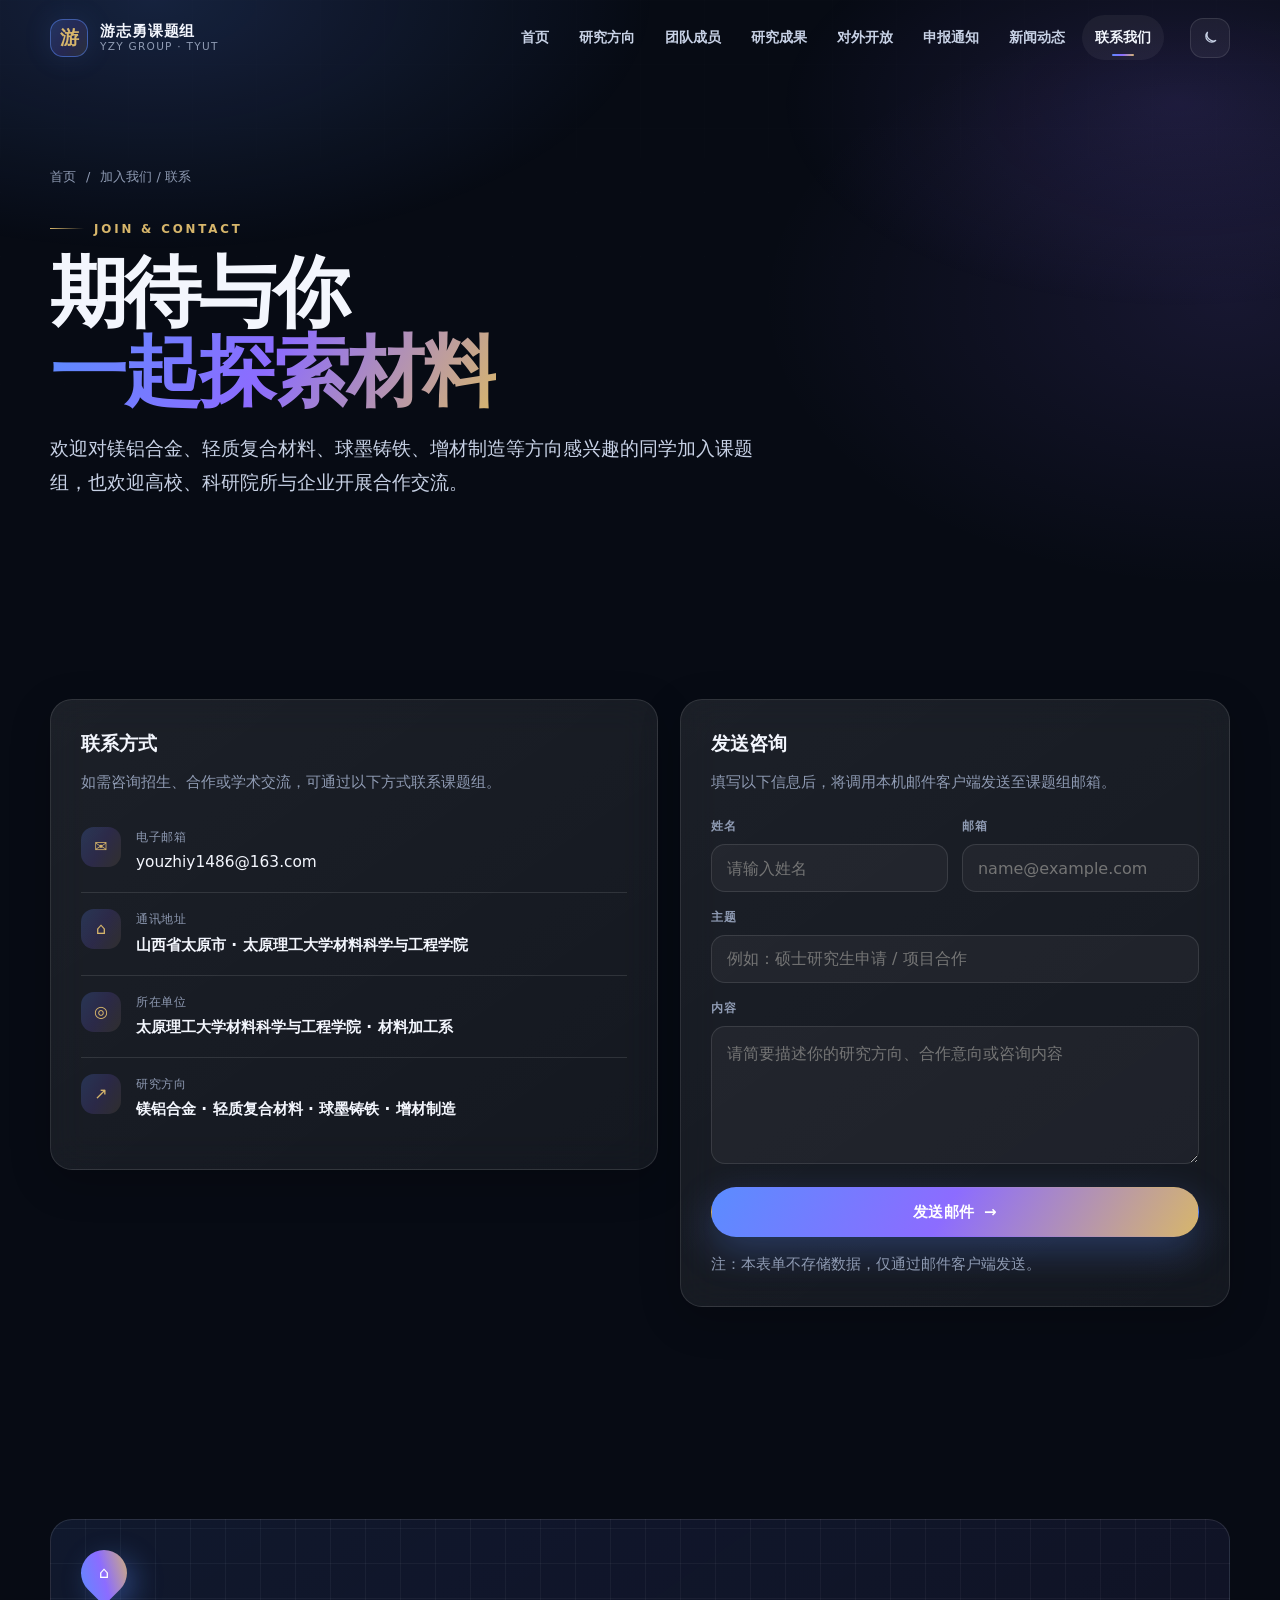
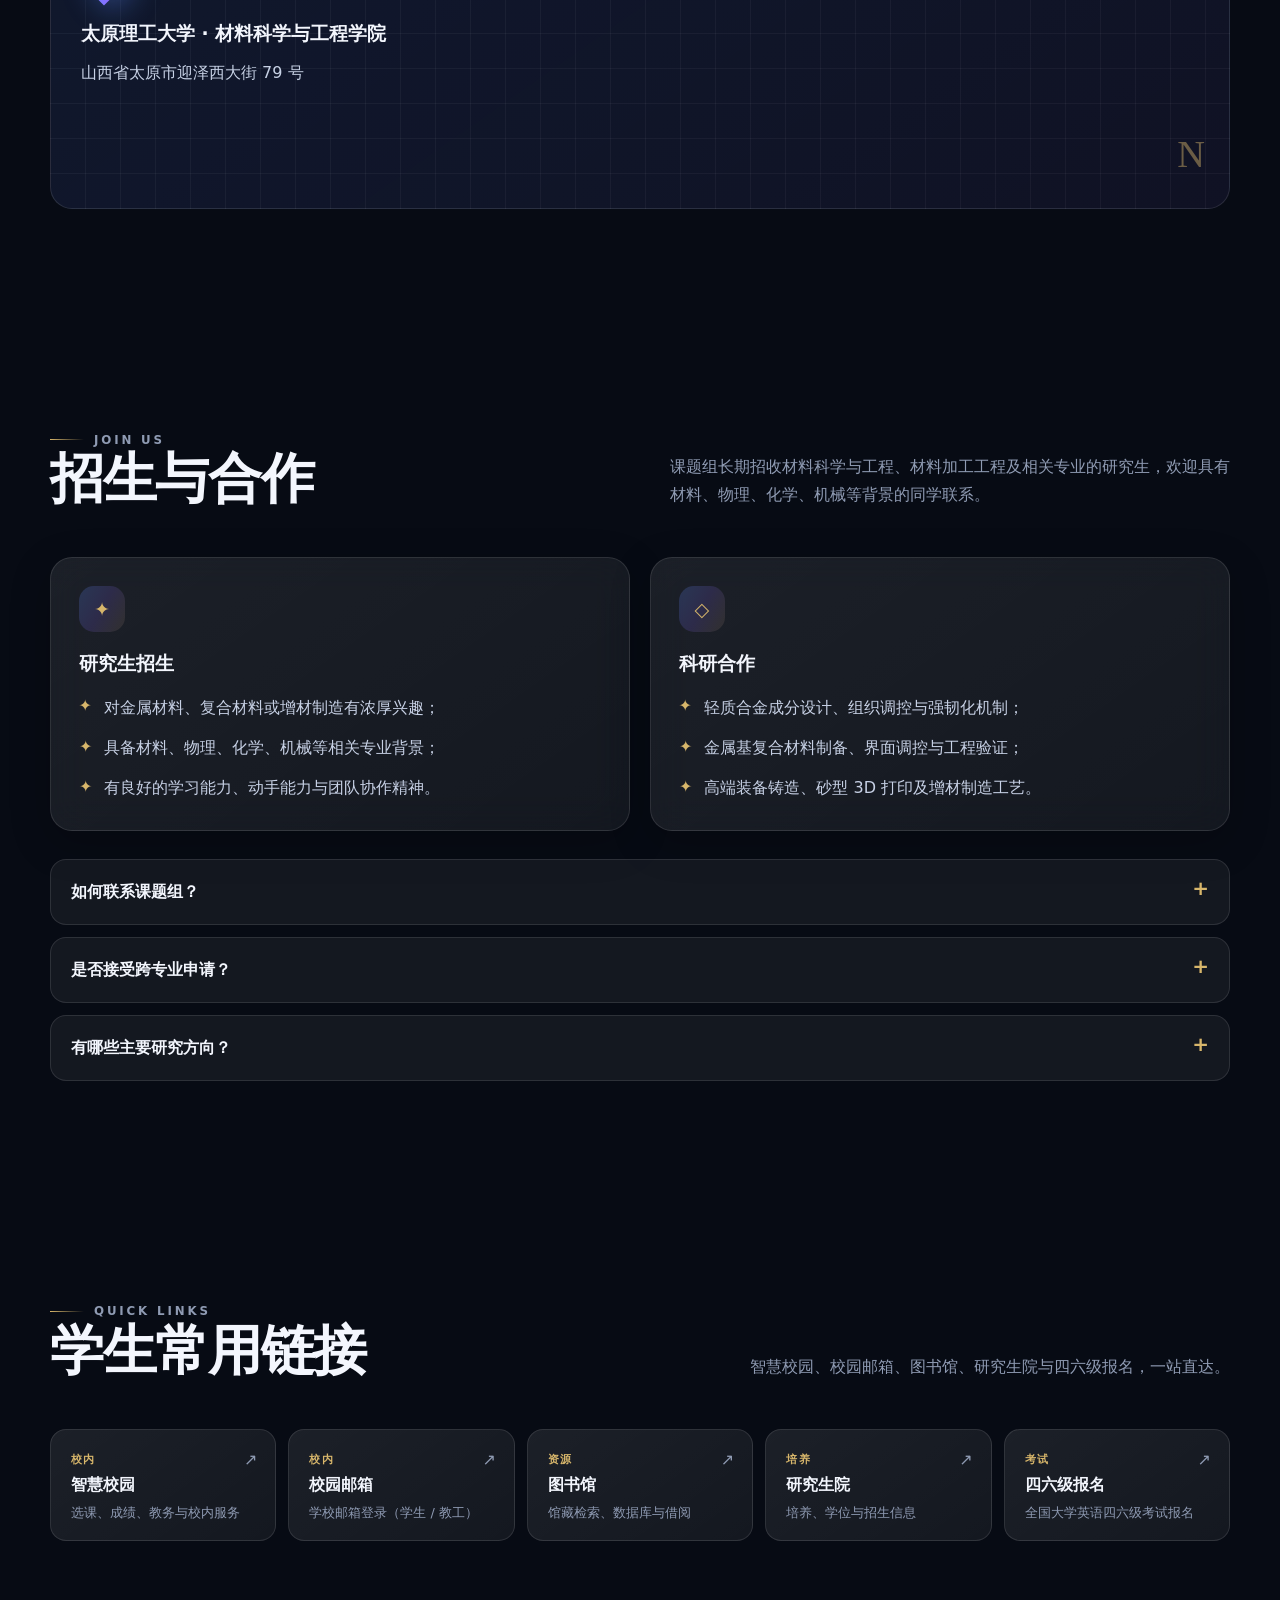
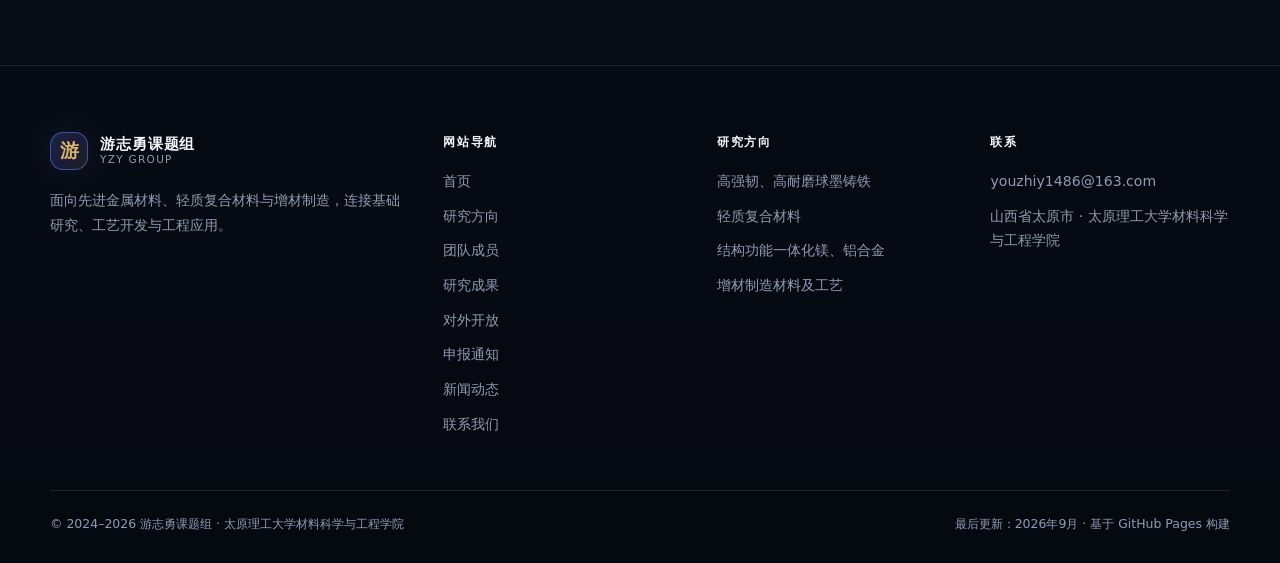
==== commit 5f297ae7: "Add student quick links section" ====
--- a/contact.html
+++ b/contact.html
@@ -114,6 +114,19 @@
       </div>
     </section>
 
+    <section class="section-tight">
+      <div class="container">
+        <div class="section-head reveal">
+          <div>
+            <p class="eyebrow">Quick Links</p>
+            <h2 class="section-title">学生常用链接</h2>
+          </div>
+          <p>智慧校园、校园邮箱、图书馆、研究生院与四六级报名，一站直达。</p>
+        </div>
+        <div class="quick-links" id="quick-links"></div>
+      </div>
+    </section>
+
   </main>
 
   <footer class="site-footer" id="site-footer"></footer>
--- a/assets/css/style.css
+++ b/assets/css/style.css
@@ -1117,9 +1117,30 @@
   gap: 12px;
 }
 
+.pub-year-sep {
+  display: flex;
+  align-items: center;
+  gap: 14px;
+  margin: 26px 2px 4px;
+  color: var(--gold);
+  font-family: var(--font-display);
+  font-size: 1.4rem;
+  font-weight: 600;
+  letter-spacing: .06em;
+}
+
+.pub-year-sep:first-child { margin-top: 0; }
+
+.pub-year-sep::after {
+  content: "";
+  flex: 1;
+  height: 1px;
+  background: linear-gradient(90deg, var(--line-strong), transparent);
+}
+
 .pub-item {
   display: grid;
-  grid-template-columns: 130px 1fr auto;
+  grid-template-columns: 130px 1fr;
   gap: 22px;
   align-items: start;
   padding: 22px 24px;
@@ -1148,6 +1169,35 @@
   white-space: nowrap;
 }
 
+.pub-side {
+  display: grid;
+  gap: 10px;
+  justify-items: start;
+}
+
+.pub-cover {
+  width: 110px;
+  padding: 0;
+  overflow: hidden;
+  border: 1px solid var(--line-strong);
+  border-radius: 8px;
+  background: none;
+  box-shadow: var(--shadow-soft);
+  cursor: zoom-in;
+  transition: transform .35s var(--ease), border-color .35s var(--ease);
+}
+
+.pub-cover:hover {
+  transform: translateY(-3px);
+  border-color: rgba(91, 140, 255, .5);
+}
+
+.pub-cover img {
+  display: block;
+  width: 100%;
+  height: auto;
+}
+
 .pub-main { min-width: 0; }
 
 .pub-main h3 {
@@ -1160,6 +1210,19 @@
   margin: 0;
   color: var(--muted);
   font-size: .86rem;
+}
+
+.tag-meta {
+  color: var(--gold);
+  border-color: rgba(215, 182, 107, .42);
+  background: rgba(215, 182, 107, .08);
+}
+
+.pub-extra {
+  margin: 6px 0 0;
+  color: var(--muted);
+  font-size: .78rem;
+  letter-spacing: .02em;
 }
 
 .pub-meta {
@@ -1167,15 +1230,6 @@
   flex-wrap: wrap;
   gap: 8px;
   margin-top: 12px;
-}
-
-.pub-year {
-  color: var(--gold);
-  font-family: var(--font-display);
-  font-size: 1.25rem;
-  font-weight: 600;
-  text-align: right;
-  white-space: nowrap;
 }
 
 .pub-link {
@@ -1262,6 +1316,20 @@
 }
 
 .timeline-item h3 { margin: 0 0 8px; font-size: 1.08rem; }
+.timeline-item .career-period {
+  margin: 0 0 6px;
+  color: var(--gold);
+  font-size: .78rem;
+  font-weight: 700;
+  letter-spacing: .08em;
+}
+
+.timeline-item .career-note {
+  margin: 8px 0 0;
+  color: var(--muted);
+  font-size: .84rem;
+  line-height: 1.6;
+}
 .timeline-item p { margin: 0; color: var(--muted); font-size: .9rem; }
 
 .news-card {
@@ -1530,7 +1598,6 @@
   .process { grid-template-columns: repeat(3, 1fr); }
   .footer-grid { grid-template-columns: 1.4fr 1fr 1fr; }
   .pub-item { grid-template-columns: 110px 1fr; }
-  .pub-year { grid-column: 1; grid-row: 1; text-align: left; }
 }
 
 @media (max-width: 860px) {
@@ -1586,7 +1653,7 @@
   .footer-bottom { display: grid; }
   .notice-card { flex-direction: column; }
   .pub-item { grid-template-columns: 1fr; }
-  .pub-year { text-align: left; }
+  .pub-side { grid-auto-flow: column; align-items: center; justify-content: start; gap: 14px; }
   .timeline { padding-left: 24px; }
   .timeline-item::before { left: -24px; }
 }
@@ -1601,3 +1668,641 @@
   .reveal { opacity: 1; transform: none; }
   .hero-canvas { display: none; }
 }
+
+/* ---------- photo gallery ---------- */
+
+.gallery-grid {
+  display: grid;
+  grid-template-columns: repeat(12, 1fr);
+  gap: 16px;
+}
+
+.gallery-item {
+  position: relative;
+  grid-column: span 4;
+  min-height: 260px;
+  overflow: hidden;
+  border: 1px solid var(--line);
+  border-radius: var(--radius-lg);
+  background: var(--surface);
+  box-shadow: var(--shadow-soft);
+  cursor: zoom-in;
+}
+
+.gallery-item img {
+  width: 100%;
+  height: 100%;
+  min-height: 260px;
+  object-fit: cover;
+  transition: transform .9s var(--ease), filter .5s var(--ease);
+}
+
+.gallery-item:hover img {
+  transform: scale(1.06);
+  filter: saturate(1.08);
+}
+
+.gallery-item::after {
+  content: "";
+  position: absolute;
+  inset: 0;
+  pointer-events: none;
+  background: linear-gradient(to top, rgba(7, 11, 20, .78), rgba(7, 11, 20, .04) 58%, transparent);
+}
+
+.gallery-caption {
+  position: absolute;
+  left: 20px;
+  right: 20px;
+  bottom: 18px;
+  z-index: 2;
+  color: #fff;
+  font-size: .92rem;
+  font-weight: 700;
+  line-height: 1.45;
+  text-shadow: 0 2px 12px rgba(0, 0, 0, .55);
+}
+
+.gallery-tag {
+  display: inline-flex;
+  margin-bottom: 9px;
+  padding: 4px 10px;
+  border: 1px solid rgba(255, 255, 255, .28);
+  border-radius: 999px;
+  background: rgba(255, 255, 255, .14);
+  color: #fff;
+  font-size: .68rem;
+  font-weight: 800;
+  letter-spacing: .08em;
+  backdrop-filter: blur(8px);
+}
+
+.gallery-zoom {
+  position: absolute;
+  top: 14px;
+  right: 14px;
+  z-index: 2;
+  display: grid;
+  place-items: center;
+  width: 38px;
+  height: 38px;
+  border: 1px solid rgba(255, 255, 255, .24);
+  border-radius: 13px;
+  background: rgba(7, 11, 20, .38);
+  color: #fff;
+  font-size: 1.1rem;
+  opacity: 0;
+  transform: translateY(-6px);
+  backdrop-filter: blur(10px);
+  transition: opacity .35s var(--ease), transform .35s var(--ease);
+}
+
+.gallery-item:hover .gallery-zoom { opacity: 1; transform: translateY(0); }
+
+.lightbox {
+  position: fixed;
+  inset: 0;
+  z-index: 3000;
+  display: grid;
+  place-items: center;
+  padding: 28px;
+  background: rgba(3, 6, 13, .9);
+  backdrop-filter: blur(18px);
+  opacity: 0;
+  visibility: hidden;
+  transition: opacity .35s var(--ease), visibility .35s var(--ease);
+}
+
+.lightbox.is-open { opacity: 1; visibility: visible; }
+
+.lightbox img {
+  max-width: min(1240px, 94vw);
+  max-height: 80vh;
+  border: 1px solid rgba(255, 255, 255, .18);
+  border-radius: 20px;
+  object-fit: contain;
+  box-shadow: 0 30px 100px rgba(0, 0, 0, .55);
+  transform: scale(.96);
+  transition: transform .45s var(--ease);
+}
+
+.lightbox.is-open img { transform: scale(1); }
+
+.lightbox-caption {
+  max-width: min(940px, 90vw);
+  margin-top: 18px;
+  color: #fff;
+  font-size: .95rem;
+  text-align: center;
+}
+
+.lightbox-close {
+  position: absolute;
+  top: 22px;
+  right: 22px;
+  display: grid;
+  place-items: center;
+  width: 44px;
+  height: 44px;
+  border: 1px solid rgba(255, 255, 255, .22);
+  border-radius: 14px;
+  background: rgba(255, 255, 255, .1);
+  color: #fff;
+  font-size: 1.25rem;
+}
+
+.lightbox-close:hover { background: rgba(255, 255, 255, .18); }
+
+@media (max-width: 1080px) {
+  .gallery-item { grid-column: span 6; }
+}
+
+@media (max-width: 620px) {
+  .gallery-item { grid-column: 1 / -1; min-height: 230px; }
+  .gallery-item img { min-height: 230px; }
+}
+
+button.gallery-item {
+  width: 100%;
+  padding: 0;
+  font: inherit;
+  text-align: left;
+  color: inherit;
+}
+
+/* ---------- exchange / international page ---------- */
+
+.talk-card {
+  display: grid;
+  grid-template-columns: 1fr;
+  overflow: hidden;
+  border: 1px solid var(--line);
+  border-radius: var(--radius-xl);
+  background: linear-gradient(150deg, var(--surface-2), var(--surface));
+  box-shadow: var(--shadow);
+}
+
+.talk-media {
+  position: relative;
+  aspect-ratio: 16 / 9;
+}
+
+.talk-media img {
+  display: block;
+  width: 100%;
+  height: 100%;
+  object-fit: cover;
+}
+
+.talk-media::after {
+  content: "";
+  position: absolute;
+  inset: 0;
+  pointer-events: none;
+  background: linear-gradient(180deg, rgba(7, 11, 20, .28), rgba(7, 11, 20, .06) 42%, rgba(7, 11, 20, .62));
+}
+
+.talk-badge {
+  position: absolute;
+  top: 20px;
+  left: 20px;
+  z-index: 2;
+  padding: 7px 14px;
+  border: 1px solid rgba(255, 255, 255, .24);
+  border-radius: 999px;
+  background: rgba(7, 11, 20, .62);
+  color: #fff;
+  font-size: .68rem;
+  font-weight: 800;
+  letter-spacing: .16em;
+  text-transform: uppercase;
+  backdrop-filter: blur(10px);
+  -webkit-backdrop-filter: blur(10px);
+}
+
+.talk-caption {
+  position: absolute;
+  right: 22px;
+  bottom: 18px;
+  left: 22px;
+  z-index: 2;
+  color: rgba(255, 255, 255, .88);
+  font-size: .78rem;
+}
+
+.talk-body {
+  display: grid;
+  grid-template-columns: 1.4fr 1fr;
+  gap: clamp(24px, 4vw, 56px);
+  padding: clamp(26px, 3.4vw, 48px);
+}
+
+.talk-body .eyebrow { margin-bottom: 14px; }
+
+.talk-title {
+  margin: 0 0 16px;
+  font-family: var(--font-display);
+  font-size: clamp(1.45rem, 2.1vw, 2.05rem);
+  font-weight: 600;
+  line-height: 1.24;
+  letter-spacing: -.01em;
+}
+
+.talk-author {
+  margin: 0;
+  color: var(--gold);
+  font-size: .95rem;
+  font-weight: 700;
+  letter-spacing: .04em;
+}
+
+.talk-affil {
+  margin: 6px 0 0;
+  color: var(--muted);
+  font-size: .78rem;
+  line-height: 1.6;
+}
+
+.talk-kw {
+  display: flex;
+  flex-wrap: wrap;
+  gap: 8px;
+  margin: 18px 0 0;
+}
+
+.talk-kw span {
+  padding: 5px 11px;
+  border: 1px solid var(--line);
+  border-radius: 999px;
+  color: var(--text-soft);
+  font-size: .72rem;
+  letter-spacing: .03em;
+}
+
+.talk-meta {
+  display: grid;
+  gap: 10px;
+  margin: 0 0 20px;
+}
+
+.talk-meta div {
+  display: flex;
+  gap: 14px;
+  align-items: baseline;
+  padding-bottom: 9px;
+  border-bottom: 1px solid var(--line);
+}
+
+.talk-meta dt {
+  min-width: 62px;
+  color: var(--muted);
+  font-size: .72rem;
+  letter-spacing: .1em;
+}
+
+.talk-meta dd {
+  margin: 0;
+  color: var(--text);
+  font-size: .9rem;
+  font-weight: 600;
+}
+
+.talk-facts {
+  display: grid;
+  gap: 10px;
+  margin: 0;
+  padding: 0;
+  list-style: none;
+}
+
+.talk-facts li {
+  position: relative;
+  padding-left: 18px;
+  color: var(--text-soft);
+  font-size: .86rem;
+  line-height: 1.65;
+}
+
+.talk-facts li::before {
+  content: "";
+  position: absolute;
+  top: .62em;
+  left: 0;
+  width: 8px;
+  height: 8px;
+  border-radius: 50%;
+  background: var(--gradient);
+}
+
+.talk-note {
+  margin: 18px 0 0;
+  color: var(--muted);
+  font-size: .74rem;
+  line-height: 1.5;
+}
+
+.report-grid {
+  display: grid;
+  grid-template-columns: 1fr 1fr;
+  gap: 14px;
+}
+
+.report-shot {
+  position: relative;
+  margin: 0;
+  overflow: hidden;
+  border: 1px solid var(--line);
+  border-radius: var(--radius-lg);
+  background: var(--surface);
+  box-shadow: var(--shadow-soft);
+}
+
+.report-shot img {
+  display: block;
+  width: 100%;
+  aspect-ratio: 4 / 3;
+  object-fit: cover;
+  transition: transform .8s var(--ease);
+}
+
+.report-shot:hover img { transform: scale(1.04); }
+
+.report-shot[data-full] { cursor: zoom-in; }
+
+.report-shot figcaption {
+  position: absolute;
+  inset: auto 0 0 0;
+  padding: 18px 20px;
+  background: linear-gradient(to top, rgba(7, 11, 20, .88), transparent);
+  color: #fff;
+  font-size: .8rem;
+}
+
+.report-shot figcaption span {
+  display: block;
+  margin-bottom: 4px;
+  color: var(--gold);
+  font-size: .64rem;
+  font-weight: 800;
+  letter-spacing: .16em;
+  text-transform: uppercase;
+}
+
+.paper-list { display: grid; gap: 12px; }
+
+.paper-row {
+  display: grid;
+  grid-template-columns: 56px 1fr auto;
+  gap: 20px;
+  align-items: center;
+  padding: 22px 26px;
+  border: 1px solid var(--line);
+  border-radius: var(--radius-lg);
+  background: linear-gradient(145deg, var(--surface-2), var(--surface));
+  box-shadow: var(--shadow-soft);
+  transition: transform .35s var(--ease), border-color .35s var(--ease);
+}
+
+.paper-row:hover {
+  transform: translateX(4px);
+  border-color: rgba(91, 140, 255, .4);
+}
+
+.paper-index {
+  color: var(--gold);
+  font-family: var(--font-display);
+  font-size: 1.5rem;
+  opacity: .75;
+}
+
+.paper-main h3 {
+  margin: 0 0 8px;
+  font-size: 1rem;
+  font-weight: 600;
+  line-height: 1.5;
+}
+
+.paper-meta {
+  margin: 0;
+  color: var(--muted);
+  font-size: .83rem;
+}
+
+.paper-doi {
+  display: inline-block;
+  margin-top: 8px;
+  color: var(--primary);
+  font-size: .78rem;
+  font-weight: 700;
+  word-break: break-all;
+}
+
+.paper-doi:hover { color: var(--gold); }
+
+.paper-if {
+  display: grid;
+  gap: 2px;
+  justify-items: center;
+  padding: 10px 14px;
+  border: 1px solid var(--line);
+  border-radius: 14px;
+  background: var(--gradient-soft);
+}
+
+.paper-if strong {
+  color: var(--gold);
+  font-family: var(--font-display);
+  font-size: 1.35rem;
+  line-height: 1;
+}
+
+.paper-if em {
+  color: var(--muted);
+  font-size: .64rem;
+  font-style: normal;
+  letter-spacing: .18em;
+}
+
+.card-foot {
+  margin: 16px 0 0 !important;
+  color: var(--gold) !important;
+  font-size: .78rem !important;
+  font-weight: 700;
+}
+
+@media (max-width: 960px) {
+  .talk-body { grid-template-columns: 1fr; }
+  .report-grid { grid-template-columns: 1fr; }
+}
+
+@media (max-width: 620px) {
+  .paper-row { grid-template-columns: 1fr auto; gap: 14px; padding: 18px 20px; }
+  .paper-index { display: none; }
+  .talk-caption { right: 16px; bottom: 14px; left: 16px; font-size: .72rem; }
+}
+
+/* ---------- funding notices page ---------- */
+
+.notice-list {
+  display: grid;
+  gap: 10px;
+}
+
+.notice-count {
+  margin: 0 0 6px;
+  color: var(--muted);
+  font-size: .8rem;
+  letter-spacing: .04em;
+}
+
+.notice-row {
+  display: grid;
+  grid-template-columns: 110px 1fr 24px;
+  gap: 20px;
+  align-items: start;
+  padding: 20px 24px;
+  border: 1px solid var(--line);
+  border-radius: var(--radius-md);
+  background: linear-gradient(145deg, var(--surface-2), var(--surface));
+  transition: transform .35s var(--ease), border-color .35s var(--ease);
+}
+
+.notice-row:hover {
+  transform: translateX(4px);
+  border-color: rgba(91, 140, 255, .42);
+}
+
+.notice-date {
+  color: var(--gold);
+  font-family: var(--font-display);
+  font-size: .95rem;
+  font-weight: 600;
+  letter-spacing: .02em;
+  white-space: nowrap;
+}
+
+.notice-main { min-width: 0; }
+
+.notice-main h3 {
+  margin: 0 0 6px;
+  font-size: 1rem;
+  line-height: 1.55;
+}
+
+.notice-main h3 a {
+  color: var(--text);
+  text-decoration: none;
+  background-image: linear-gradient(var(--primary), var(--primary));
+  background-repeat: no-repeat;
+  background-size: 0 1px;
+  background-position: 0 1.3em;
+  transition: background-size .35s var(--ease), color .35s var(--ease);
+}
+
+.notice-main h3 a:hover {
+  color: var(--gold);
+  background-size: 100% 1px;
+}
+
+.notice-source {
+  margin: 0;
+  color: var(--muted);
+  font-size: .8rem;
+}
+
+.notice-arrow {
+  color: var(--muted);
+  font-size: 1rem;
+  line-height: 1.6;
+  transition: color .3s var(--ease), transform .3s var(--ease);
+}
+
+.notice-row:hover .notice-arrow {
+  color: var(--primary);
+  transform: translate(2px, -2px);
+}
+
+.notice-foot {
+  margin: 22px 0 0;
+  color: var(--muted);
+  font-size: .78rem;
+  line-height: 1.7;
+}
+
+.notice-foot code {
+  padding: 1px 6px;
+  border: 1px solid var(--line);
+  border-radius: 6px;
+  font-size: .74rem;
+}
+
+@media (max-width: 620px) {
+  .notice-row { grid-template-columns: 1fr 20px; gap: 10px 12px; padding: 16px 18px; }
+  .notice-date { grid-column: 1 / -1; }
+}
+
+/* ---------- quick links ---------- */
+
+.quick-links {
+  display: grid;
+  grid-template-columns: repeat(5, 1fr);
+  gap: 12px;
+}
+
+.quick-link {
+  position: relative;
+  display: grid;
+  gap: 6px;
+  padding: 20px 20px 18px;
+  border: 1px solid var(--line);
+  border-radius: var(--radius-md);
+  background: linear-gradient(145deg, var(--surface-2), var(--surface));
+  color: var(--text);
+  text-decoration: none;
+  transition: transform .35s var(--ease), border-color .35s var(--ease);
+}
+
+.quick-link:hover {
+  transform: translateY(-3px);
+  border-color: rgba(91, 140, 255, .45);
+}
+
+.quick-tag {
+  color: var(--gold);
+  font-size: .66rem;
+  font-weight: 800;
+  letter-spacing: .14em;
+}
+
+.quick-link strong {
+  font-size: 1rem;
+  line-height: 1.4;
+}
+
+.quick-link > span:not(.quick-tag):not(.quick-arrow) {
+  color: var(--muted);
+  font-size: .8rem;
+  line-height: 1.5;
+}
+
+.quick-arrow {
+  position: absolute;
+  top: 16px;
+  right: 18px;
+  color: var(--muted);
+  transition: color .3s var(--ease), transform .3s var(--ease);
+}
+
+.quick-link:hover .quick-arrow {
+  color: var(--primary);
+  transform: translate(2px, -2px);
+}
+
+@media (max-width: 1080px) {
+  .quick-links { grid-template-columns: repeat(3, 1fr); }
+}
+
+@media (max-width: 620px) {
+  .quick-links { grid-template-columns: repeat(2, 1fr); gap: 10px; }
+  .quick-link { padding: 16px; }
+}
